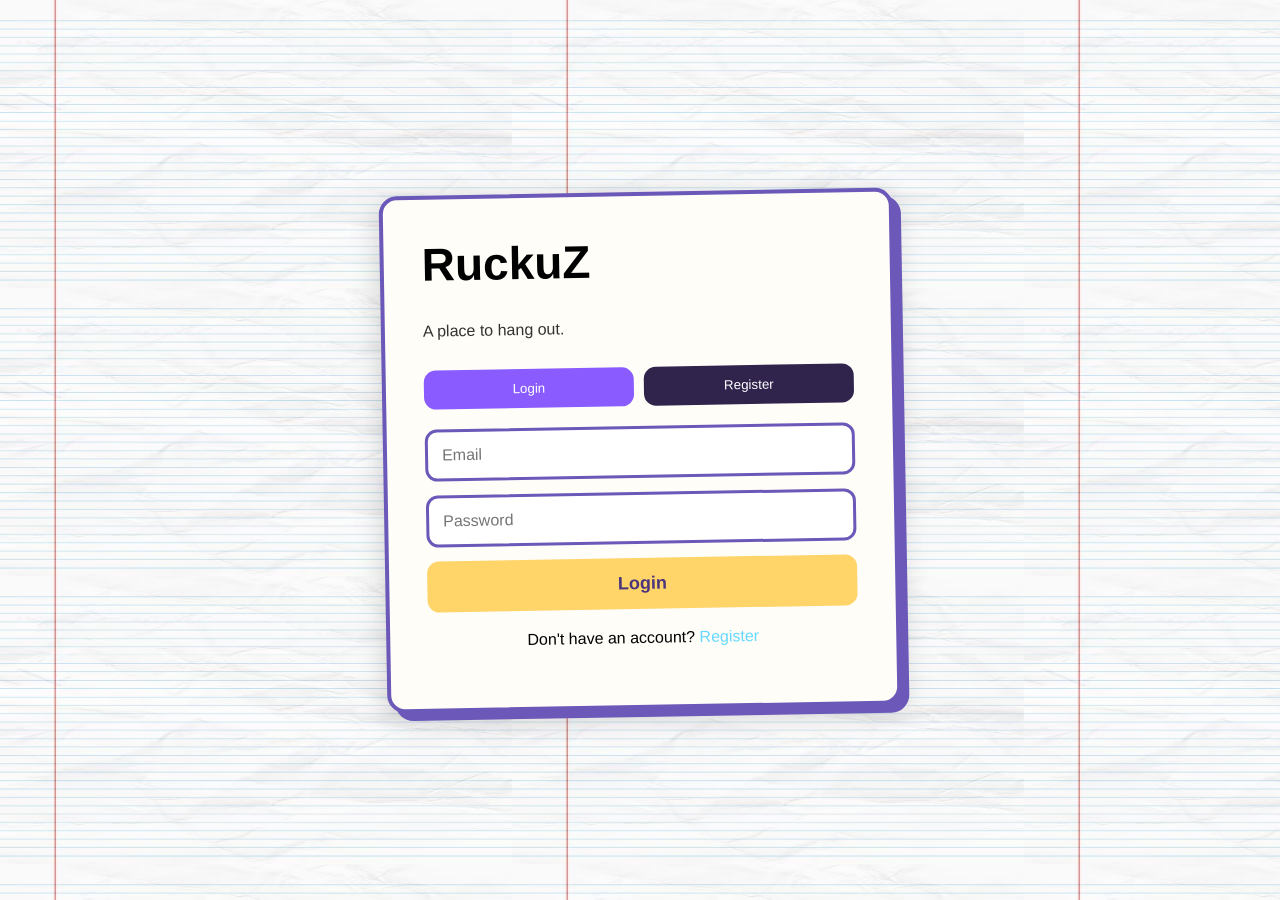
==== index.html @ f91c51bf "Update index.html" ====
<!DOCTYPE html>
<html lang="en">

<head>

<meta charset="UTF-8">
<meta name="viewport" content="width=device-width, initial-scale=1">

<title>RuckuZ</title>

<link rel="stylesheet" href="css/main.css">
<link rel="stylesheet" href="css/auth.css">
<link rel="stylesheet" href="css/animations.css">

</head>

<body>
<div id="app">
<div class="authCard">
<h1>RuckuZ</h1>

<p class="subtitle">
A place to hang out.
</p>

<div class="tabs">

<button class="tab active" id="loginTab">
Login
</button>

<button class="tab" id="registerTab">
Register
</button>

</div>

<input
id="username"
placeholder="Username"
style="display:none;"
>

<input
id="email"
type="email"
placeholder="Email"
>

<input
id="password"
type="password"
placeholder="Password"
>

<button id="authButton">

Login

</button>
<p id="switchText">
Don't have an account?
<span id="switchMode">
Register
</span>
</p>
<p id="status"></p>
</div>
</div>
<script type="module" src="js/app.js"></script>
</body>
</html>
---- css/main.css ----
body{
    margin:0;
    min-height:100vh;
    display:flex;
    justify-content:center;
    align-items:center;
    background:url("../bg/paper.png") repeat;
    background-size:512px;
    font-family:Arial, Helvetica, sans-serif;
}
---- css/auth.css ----
.authCard{
    width:430px;
    padding:38px;
    background:#fffdf8;
    border:4px solid #6b58b8;
    border-radius:18px;
    box-shadow:
        8px 8px 0 #6b58b8,
        0 8px 30px rgba(0,0,0,.18);
    transform:rotate(-1deg);
}

h1{

margin-top:0;
font-size:46px;

}

.subtitle{
opacity:.8;
margin-bottom:30px;

}

.tabs{
display:flex;
gap:10px;
margin-bottom:20px;

}

.tab{
flex:1;
padding:12px;
background:#30244d;
border:none;
color:white;
border-radius:12px;
cursor:pointer;

}

.active{
background:#8a5cff;

}

input{
    width:100%;
    padding:14px;
    margin-bottom:14px;
    background:white;
    border:3px solid #6b58b8;
    border-radius:12px;
    outline:none;
    box-sizing:border-box;
    font-size:16px;
}

#authButton{
    width:100%;
    padding:15px;
    border:none;
    border-radius:12px;
    background:#ffd56a;
    color:#4b347c;
    font-weight:bold;
    font-size:18px;
    cursor:pointer;
    transition:.15s;
}

#authButton:hover{
    transform:rotate(-1deg) scale(1.02);

}

#switchText{
margin-top:20px;
text-align:center;

}

#switchMode{
color:#65d8ff;
cursor:pointer;

}

#status{
margin-top:20px;
text-align:center;
color:#ffd65a;

}
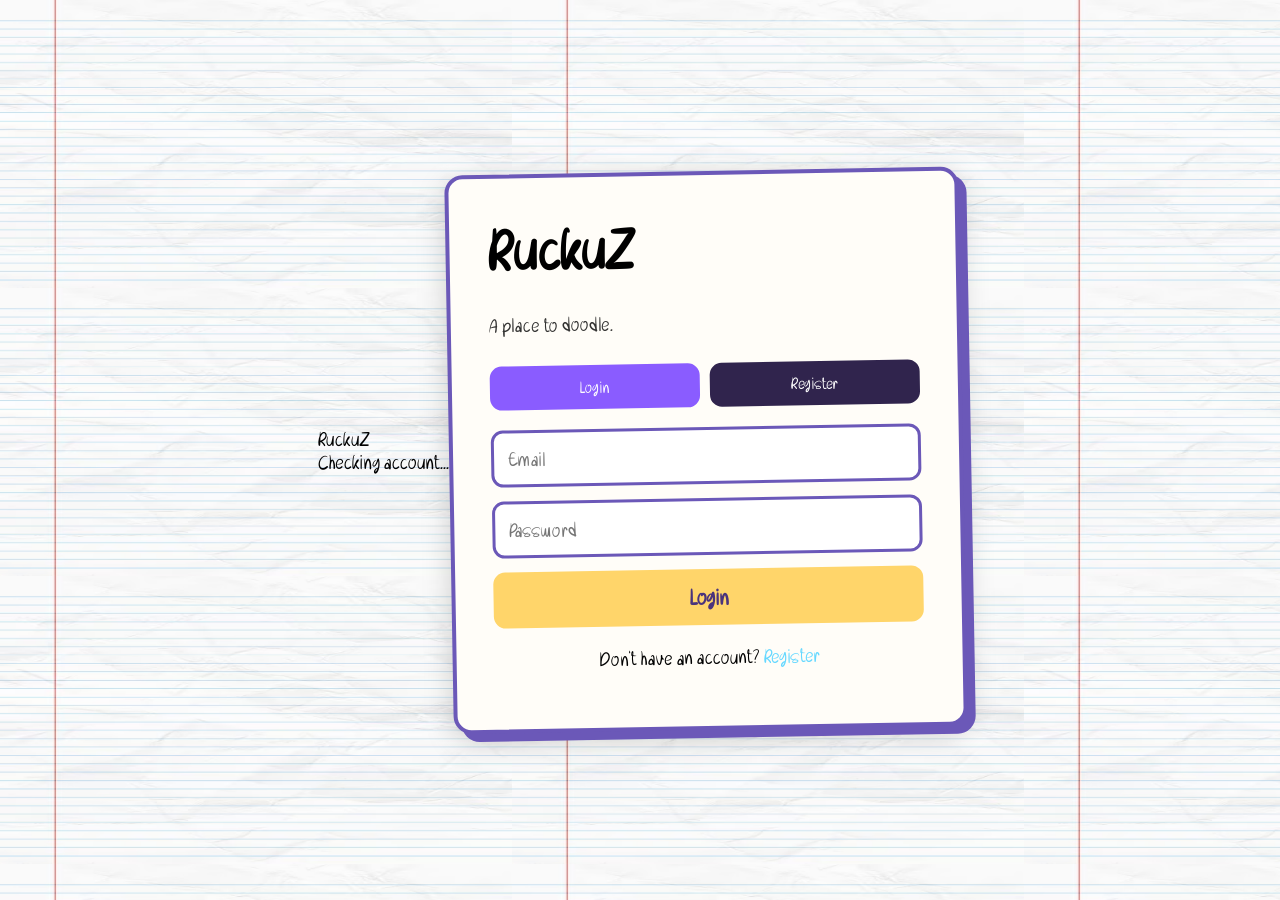
==== commit 8d5c7392: "Update index.html" ====
--- a/index.html
+++ b/index.html
@@ -1,26 +1,76 @@
 <!DOCTYPE html>
 <html lang="en">
-
 <head>
-
 <meta charset="UTF-8">
 <meta name="viewport" content="width=device-width, initial-scale=1">
 
 <title>RuckuZ</title>
 
+<script>
+(function () {
+    function readCookie(name) {
+        const prefix =
+            encodeURIComponent(name) + "=";
+        const cookies =
+            document.cookie.split(";");
+        for (const cookie of cookies) {
+            const value =
+                cookie.trim();
+            if (value.startsWith(prefix)) {
+                return decodeURIComponent(
+                    value.slice(
+                        prefix.length
+                    )
+                );
+            }
+        }
+        return null;
+    }
+    const theme =
+        readCookie("ruckuz-theme") ||
+        localStorage.getItem("ruckuz-theme") ||
+        "light";
+    document.documentElement.classList.add(
+        "authBooting"
+    );
+    document.documentElement.dataset.ruckuzTheme = theme;
+    document.documentElement.style.backgroundColor =
+        theme === "dark"
+            ? "#151222"
+            : "#fffdf6";
+})();
+</script>
+
 <link rel="stylesheet" href="css/main.css">
 <link rel="stylesheet" href="css/auth.css">
-<link rel="stylesheet" href="css/animations.css">
+<link rel="icon" type="image/png" href="assets/favicon.ico">
 
 </head>
 
 <body>
+
+<div
+    id="authLoadingScreen"
+    role="status"
+    aria-live="polite">
+    <div id="authLoadingCard">
+        <div id="authLoadingTitle">
+            RuckuZ
+        </div>
+        <div id="authLoadingRow">
+            <span id="authLoadingSpinner"></span>
+            <span id="authLoadingText">
+                Checking account...
+            </span>
+        </div>
+    </div>
+</div>
 <div id="app">
 <div class="authCard">
 <h1>RuckuZ</h1>
 
 <p class="subtitle">
-A place to hang out.
+A place to doodle.
 </p>
 
 <div class="tabs">
--- a/css/main.css
+++ b/css/main.css
@@ -1,10 +1,38 @@
-body{
-    margin:0;
-    min-height:100vh;
-    display:flex;
-    justify-content:center;
-    align-items:center;
-    background:url("../bg/paper.png") repeat;
-    background-size:512px;
-    font-family:Arial, Helvetica, sans-serif;
+@font-face {
+    font-family: "RuckuZDoodle";
+    src:
+        url("../assets/Halykitty-q2a75.ttf")
+        format("truetype");
+    font-weight: normal;
+    font-style: normal;
+    font-display: swap;
+    size-adjust: 123%;
 }
+
+html,
+body,
+button,
+input,
+textarea,
+select,
+option,
+code,
+pre,
+[contenteditable="true"] {
+    font-family:
+        "RuckuZDoodle",
+        Arial,
+        sans-serif;
+}
+
+body {
+    margin: 0;
+    min-height: 100vh;
+    display: flex;
+    justify-content: center;
+    align-items: center;
+    background:
+        url("../bg/paper.png")
+        repeat;
+    background-size: 512px;
+}
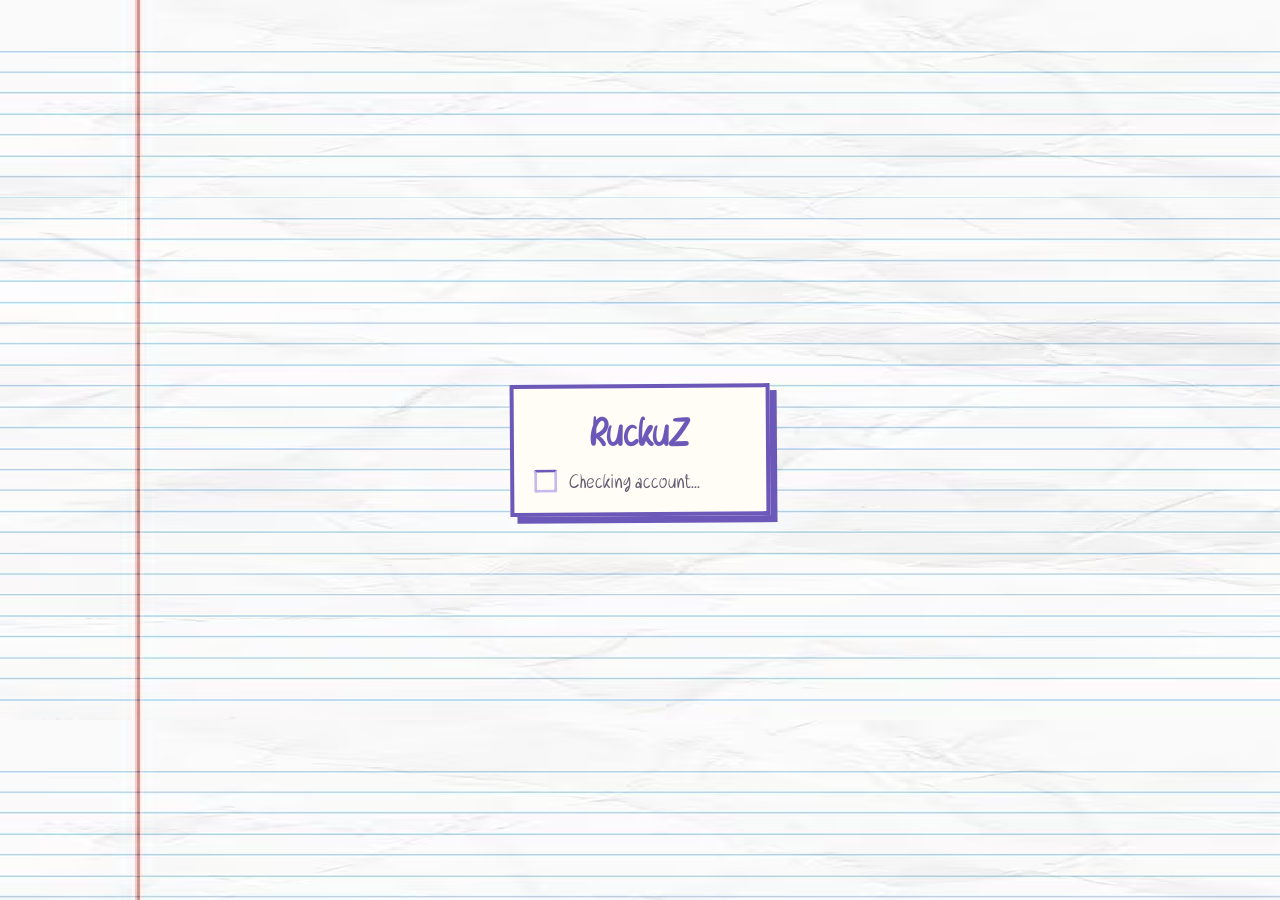
==== commit eda6bcde: "Update index.html" ====
--- a/index.html
+++ b/index.html
@@ -86,28 +86,30 @@
 </div>
 
 <input
-id="username"
-placeholder="Username"
-style="display:none;"
->
+    id="username"
+    placeholder="Username"
+    style="display:none;">
 
 <input
-id="email"
-type="email"
-placeholder="Email"
->
+    id="email"
+    type="email"
+    placeholder="Email">
 
 <input
-id="password"
-type="password"
-placeholder="Password"
->
+    id="password"
+    type="password"
+    placeholder="Password">
 
+<button
+    id="forgotPassword"
+    type="button">
+    Forgot password?
+</button>
+    
 <button id="authButton">
-
-Login
-
+    Login
 </button>
+    
 <p id="switchText">
 Don't have an account?
 <span id="switchMode">
--- a/css/main.css
+++ b/css/main.css
@@ -6,7 +6,7 @@
     font-weight: normal;
     font-style: normal;
     font-display: swap;
-    size-adjust: 123%;
+    size-adjust: 131%;
 }
 
 html,
--- a/css/auth.css
+++ b/css/auth.css
@@ -94,3 +94,130 @@
 color:#ffd65a;
 
 }
+
+#authLoadingScreen {
+    position: fixed;
+    inset: 0;
+    z-index: 999999;
+    display: flex;
+    align-items: center;
+    justify-content: center;
+    box-sizing: border-box;
+    background-color: #fffdf6;
+    background-image: url("../bg/paper.png");
+    background-repeat: repeat;
+    color: #30254f;
+    opacity: 1;
+    transition:
+        opacity 0.2s ease;
+}
+
+html[data-ruckuz-theme="dark"]
+#authLoadingScreen {
+    background-color: #151222;
+    background-image: url("../bg/darknote.png");
+    color: #f5f0ff;
+}
+
+#authLoadingScreen.leaving {
+    opacity: 0;
+    pointer-events: none;
+}
+
+#authLoadingCard {
+    width: 260px;
+    padding: 20px;
+    box-sizing: border-box;
+    border: 4px solid #6b58b8;
+    background: #fffdf6;
+    box-shadow:
+        7px 7px 0 #6b58b8;
+    transform:
+        rotate(-0.4deg);
+}
+
+html[data-ruckuz-theme="dark"]
+#authLoadingCard {
+    background: #242038;
+    border-color: #8b6cff;
+    box-shadow:
+        7px 7px 0 #8b6cff;
+}
+
+#authLoadingTitle {
+    margin-bottom: 15px;
+    color: #6b58b8;
+    font-size: 30px;
+    font-weight: bold;
+    text-align: center;
+}
+
+html[data-ruckuz-theme="dark"]
+#authLoadingTitle {
+    color: #b79cff;
+}
+
+#authLoadingRow {
+    display: flex;
+    align-items: center;
+    gap: 12px;
+}
+
+#authLoadingSpinner {
+    width: 23px;
+    height: 23px;
+    flex-shrink: 0;
+    box-sizing: border-box;
+    border:
+        3px solid #c7b8ed;
+    border-top-color:
+        #6b58b8;
+    border-radius: 2px;
+    animation:
+        authLoadingSpin
+        0.75s
+        linear
+        infinite;
+}
+
+html[data-ruckuz-theme="dark"]
+#authLoadingSpinner {
+    border-color: #514875;
+    border-top-color:
+        #b79cff;
+}
+
+#authLoadingText {
+    font-size: 15px;
+    color: #625b70;
+}
+
+html[data-ruckuz-theme="dark"]
+#authLoadingText {
+    color: #d1c8e8;
+}
+
+@keyframes authLoadingSpin {
+
+    to {
+        transform:
+            rotate(360deg);
+    }
+
+}
+
+html.authBooting #app {
+    visibility: hidden;
+}
+
+@media (max-width: 768px) {
+    #authLoadingCard {
+        width:
+            min(
+                270px,
+                calc(100vw - 40px)
+            );
+        padding: 18px;
+        transform: none;
+    }
+}
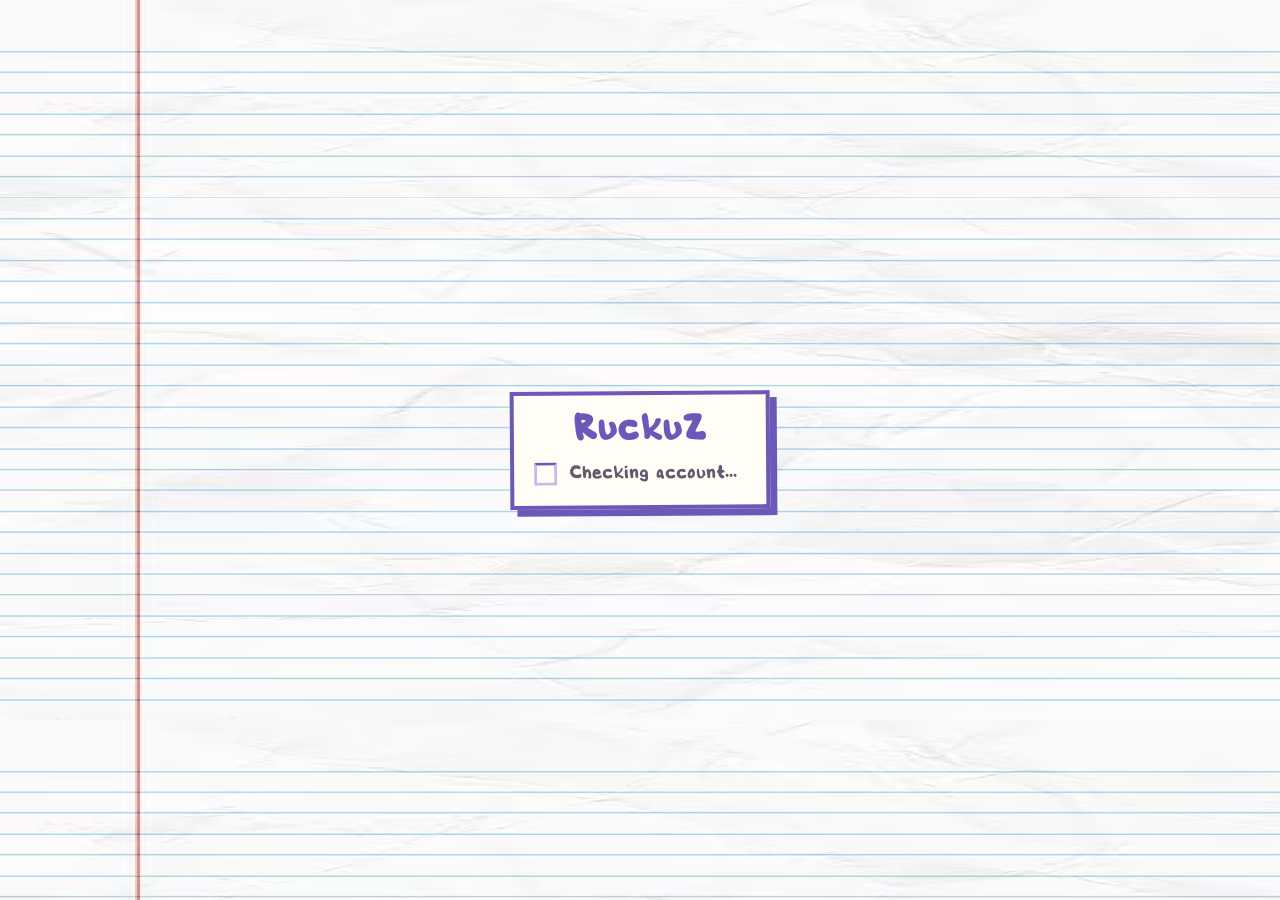
==== commit bcff2cb8: "shiiiiiizzzzz" ====
--- a/index.html
+++ b/index.html
@@ -65,59 +65,192 @@
         </div>
     </div>
 </div>
+
 <div id="app">
-<div class="authCard">
-<h1>RuckuZ</h1>
-
-<p class="subtitle">
-A place to doodle.
-</p>
-
-<div class="tabs">
-
-<button class="tab active" id="loginTab">
-Login
-</button>
-
-<button class="tab" id="registerTab">
-Register
-</button>
-
-</div>
-
-<input
-    id="username"
-    placeholder="Username"
-    style="display:none;">
-
-<input
-    id="email"
-    type="email"
-    placeholder="Email">
-
-<input
-    id="password"
-    type="password"
-    placeholder="Password">
-
-<button
-    id="forgotPassword"
-    type="button">
-    Forgot password?
-</button>
-    
-<button id="authButton">
-    Login
-</button>
-    
-<p id="switchText">
-Don't have an account?
-<span id="switchMode">
-Register
-</span>
-</p>
-<p id="status"></p>
-</div>
+<main id="authShell">
+    <section id="authBrandPanel">
+        <div id="authBrandTop">
+
+            <img
+                id="authLogo"
+                src="logo/logo.png"
+                alt="RuckuZ">
+
+            <p id="authBrandTagline">
+                Talk. Share. Cause a little RuckuZ.
+            </p>
+
+        </div>
+
+        <div id="authMascotArea">
+
+            <img
+                id="authMascot"
+                src="assets/avatars/ruckuz.png"
+                alt="">
+
+            <p>
+                A place to doodle, chat,
+                share media and hang out.
+            </p>
+
+        </div>
+
+    </section>
+
+    <section id="authFormPanel">
+        <div id="authFormContent">
+            <h1 id="authHeading">
+                Welcome back
+            </h1>
+
+            <p id="authIntro">
+                Login to your RuckuZ account.
+            </p>
+
+            <div class="tabs">
+
+                <button
+                    class="tab active"
+                    id="loginTab"
+                    type="button">
+
+                    <img
+                        class="authButtonArt authLightArt"
+                        src="assets/buttons/light/buttonlight.png"
+                        alt="">
+
+                    <img
+                        class="authButtonArt authDarkArt"
+                        src="assets/buttons/dark/buttondark.png"
+                        alt="">
+
+                    <span class="authButtonText">
+                        Login
+                    </span>
+
+                </button>
+
+                <button
+                    class="tab"
+                    id="registerTab"
+                    type="button">
+
+                    <img
+                        class="authButtonArt authLightArt"
+                        src="assets/buttons/light/buttonlight.png"
+                        alt="">
+
+                    <img
+                        class="authButtonArt authDarkArt"
+                        src="assets/buttons/dark/buttondark.png"
+                        alt="">
+
+                    <span class="authButtonText">
+                        Register
+                    </span>
+                </button>
+            </div>
+
+            <div
+                id="usernameShell"
+                class="authInputShell"
+                style="display:none;">
+
+                <img
+                    class="authInputArt authLightArt"
+                    src="assets/buttons/light/inputlight.png"
+                    alt="">
+
+                <img
+                    class="authInputArt authDarkArt"
+                    src="assets/buttons/dark/inputdark.png"
+                    alt="">
+
+                <input
+                    id="username"
+                    placeholder="Username">
+
+            </div>
+
+            <div class="authInputShell">
+
+                <img
+                    class="authInputArt authLightArt"
+                    src="assets/buttons/light/inputlight.png"
+                    alt="">
+
+                <img
+                    class="authInputArt authDarkArt"
+                    src="assets/buttons/dark/inputdark.png"
+                    alt="">
+
+                <input
+                    id="email"
+                    type="email"
+                    placeholder="Email">
+
+            </div>
+
+            <div class="authInputShell">
+
+                <img
+                    class="authInputArt authLightArt"
+                    src="assets/buttons/light/inputlight.png"
+                    alt="">
+
+                <img
+                    class="authInputArt authDarkArt"
+                    src="assets/buttons/dark/inputdark.png"
+                    alt="">
+
+                <input
+                    id="password"
+                    type="password"
+                    placeholder="Password">
+
+            </div>
+
+            <button
+                id="forgotPassword"
+                type="button">
+                Forgot password?
+            </button>
+
+            <button
+                id="authButton"
+                type="button">
+
+                <img
+                    class="authButtonArt authLightArt"
+                    src="assets/buttons/light/buttonlight.png"
+                    alt="">
+
+                <img
+                    class="authButtonArt authDarkArt"
+                    src="assets/buttons/dark/buttondark.png"
+                    alt="">
+
+                <span
+                    id="authButtonLabel"
+                    class="authButtonText">
+                    Login
+                </span>
+
+            </button>
+            <p id="switchText">
+                Don't have an account?
+                <span id="switchMode">
+                    Register
+                </span>
+            </p>
+
+            <p id="status"></p>
+
+        </div>
+    </section>
+</main>
+
 </div>
 <script type="module" src="js/app.js"></script>
 </body>
--- a/css/main.css
+++ b/css/main.css
@@ -1,12 +1,12 @@
 @font-face {
     font-family: "RuckuZDoodle";
     src:
-        url("../assets/Halykitty-q2a75.ttf")
+        url("../assets/AprilshandwritingRegular-mpGj.otf")
         format("truetype");
     font-weight: normal;
     font-style: normal;
     font-display: swap;
-    size-adjust: 131%;
+    size-adjust: 90%;
 }
 
 html,
@@ -36,3 +36,13 @@
         repeat;
     background-size: 512px;
 }
+
+input[type="password"] {
+    font-family:
+        Arial,
+        Helvetica,
+        sans-serif
+        !important;
+    letter-spacing: 2px;
+    caret-color: currentColor;
+}
--- a/css/auth.css
+++ b/css/auth.css
@@ -1,98 +1,451 @@
-.authCard{
-    width:430px;
-    padding:38px;
-    background:#fffdf8;
-    border:4px solid #6b58b8;
-    border-radius:18px;
+ 
+body {
+    display: block;
+    min-height: 100vh;
+}
+
+#app {
+    min-height: 100vh;
+    display: flex;
+    align-items: center;
+    justify-content: center;
+    box-sizing: border-box;
+    padding: 32px;
+}
+
+#authShell {
+    width: min(
+        1180px,
+        100%
+    );
+    min-height: 700px;
+    display: grid;
+    grid-template-columns:
+        minmax(0, 1.08fr)
+        minmax(420px, 0.92fr);
+    overflow: hidden;
+    box-sizing: border-box;
+    border:
+        4px solid #6b58b8;
+    background:
+        url("../bg/paper.png")
+        repeat;
+    background-size:
+        512px;
     box-shadow:
-        8px 8px 0 #6b58b8,
-        0 8px 30px rgba(0,0,0,.18);
-    transform:rotate(-1deg);
-}
-
-h1{
-
-margin-top:0;
-font-size:46px;
-
-}
-
-.subtitle{
-opacity:.8;
-margin-bottom:30px;
-
-}
-
-.tabs{
-display:flex;
-gap:10px;
-margin-bottom:20px;
-
-}
-
-.tab{
-flex:1;
-padding:12px;
-background:#30244d;
-border:none;
-color:white;
-border-radius:12px;
-cursor:pointer;
-
-}
-
-.active{
-background:#8a5cff;
-
-}
-
-input{
-    width:100%;
-    padding:14px;
-    margin-bottom:14px;
-    background:white;
-    border:3px solid #6b58b8;
-    border-radius:12px;
-    outline:none;
-    box-sizing:border-box;
-    font-size:16px;
-}
-
-#authButton{
-    width:100%;
-    padding:15px;
-    border:none;
-    border-radius:12px;
-    background:#ffd56a;
-    color:#4b347c;
-    font-weight:bold;
-    font-size:18px;
-    cursor:pointer;
-    transition:.15s;
-}
-
-#authButton:hover{
-    transform:rotate(-1deg) scale(1.02);
-
-}
-
-#switchText{
-margin-top:20px;
-text-align:center;
-
-}
-
-#switchMode{
-color:#65d8ff;
-cursor:pointer;
-
-}
-
-#status{
-margin-top:20px;
-text-align:center;
-color:#ffd65a;
-
+        9px 9px 0 #6b58b8;
+}
+
+#authBrandPanel {
+    min-width: 0;
+    display: flex;
+    flex-direction: column;
+    justify-content: space-between;
+    box-sizing: border-box;
+    padding:
+        48px
+        48px
+        42px;
+    border-right:
+        4px solid #6b58b8;
+    background:
+        rgba(
+            48,
+            36,
+            77,
+            0.97
+        );
+    color:
+        #fffdf6;
+}
+
+#authBrandTop {
+    display: flex;
+    flex-direction: column;
+    align-items: center;
+}
+
+#authLogo {
+    width:
+        min(
+            520px,
+            92%
+        );
+
+    height: auto;
+    display: block;
+}
+
+#authBrandTagline {
+    margin:
+        24px
+        0
+        0;
+    max-width: 520px;
+    text-align: center;
+    font-size: 24px;
+    line-height: 1.35;
+    color:
+        #f3eaff;
+}
+
+#authMascotArea {
+    display: flex;
+    align-items: center;
+    gap: 18px;
+    max-width: 500px;
+    margin:
+        30px
+        auto
+        0;
+}
+
+#authMascot {
+    width: 82px;
+    height: 82px;
+    flex:
+        0
+        0
+        auto;
+    image-rendering: auto;
+}
+
+#authMascotArea p {
+    margin: 0;
+    font-size: 20px;
+    line-height: 1.45;
+    color:
+        #ded4f4;
+}
+
+#authFormPanel {
+    min-width: 0;
+    display: flex;
+    align-items: center;
+    justify-content: center;
+    box-sizing: border-box;
+    padding:
+        44px
+        38px;
+    background:
+        rgba(
+            255,
+            253,
+            246,
+            0.92
+        );
+}
+
+#authFormContent {
+    width:
+        min(
+            430px,
+            100%
+        );
+}
+
+#authHeading {
+    margin:
+        0
+        0
+        4px;
+    color:
+        #30254f;
+    font-size: 40px;
+    line-height: 1.05;
+}
+
+#authIntro {
+    margin:
+        0
+        0
+        24px;
+    color:
+        #655e72;
+    font-size: 18px;
+    line-height: 1.35;
+}
+
+.tabs {
+    display: grid;
+    grid-template-columns:
+        1fr
+        1fr;
+
+    gap: 12px;
+    margin-bottom: 18px;
+}
+
+.tab,
+#authButton {
+    position: relative;
+    border: 0;
+    padding: 0;
+    background:
+        transparent;
+    cursor: pointer;
+    overflow: visible;
+    color:
+        #4b347c;
+}
+
+.tab {
+    width: 100%;
+    height: 58px;
+}
+
+#authButton {
+    width: 100%;
+    height: 66px;
+    margin-top: 8px;
+}
+
+.authButtonArt {
+    position: absolute;
+    inset: 0;
+    width: 100%;
+    height: 100%;
+    object-fit: fill;
+    pointer-events: none;
+}
+
+.authButtonText {
+    position: relative;
+    z-index: 2;
+    display: flex;
+    width: 100%;
+    height: 100%;
+    align-items: center;
+    justify-content: center;
+    box-sizing: border-box;
+    font-size: 20px;
+    font-weight: bold;
+    pointer-events: none;
+}
+
+.tab:not(.active)
+.authButtonArt {
+    opacity: 0.54;
+}
+
+.tab:not(.active)
+.authButtonText {
+    opacity: 0.7;
+}
+
+.tab:hover
+.authButtonArt,
+#authButton:hover
+.authButtonArt {
+    transform:
+        scale(1.015);
+}
+
+.authInputShell {
+    position: relative;
+    width: 100%;
+    height: 60px;
+    margin-bottom: 14px;
+}
+
+.authInputArt {
+    position: absolute;
+    inset: 0;
+    width: 100%;
+    height: 100%;
+    object-fit: fill;
+    pointer-events: none;
+}
+
+.authInputShell input {
+    position: relative;
+    z-index: 2;
+    width: 100%;
+    height: 100%;
+    box-sizing: border-box;
+    margin: 0;
+    padding:
+        0
+        19px;
+    border: 0;
+    outline: none;
+    background:
+        transparent;
+    color:
+        #30254f;
+    font-size: 18px;
+}
+
+.authInputShell input::placeholder {
+    color:
+        #746c82;
+    opacity: 1;
+}
+
+#forgotPassword {
+    display: block;
+    margin:
+        -2px
+        2px
+        10px
+        auto;
+    padding: 0;
+    border: 0;
+    background:
+        transparent;
+    color:
+        #6b58b8;
+    font: inherit;
+    font-size: 15px;
+    cursor: pointer;
+}
+
+#forgotPassword:hover {
+    text-decoration: underline;
+}
+
+#forgotPassword:disabled {
+    opacity: 0.55;
+    cursor: wait;
+}
+
+#switchText {
+    margin:
+        19px
+        0
+        0;
+    text-align: center;
+    color:
+        #625b70;
+    font-size: 17px;
+}
+
+#switchMode {
+    color:
+        #6b58b8;
+    cursor: pointer;
+}
+
+#status {
+    min-height: 22px;
+    margin:
+        14px
+        0
+        0;
+    text-align: center;
+    color:
+        #8b3f63;
+    font-size: 16px;
+}
+
+.authDarkArt {
+    display: none;
+}
+
+html[data-ruckuz-theme="dark"]
+.authLightArt {
+    display: none;
+}
+
+html[data-ruckuz-theme="dark"]
+.authDarkArt {
+    display: block;
+}
+
+html[data-ruckuz-theme="dark"]
+body {
+    background:
+        url("../bg/darknote.png")
+        repeat;
+    background-size:
+        512px;
+}
+
+html[data-ruckuz-theme="dark"]
+#authShell {
+    border-color:
+        #8064d6;
+    background:
+        url("../bg/darknote.png")
+        repeat;
+    background-size:
+        512px;
+    box-shadow:
+        9px 9px 0 #8064d6;
+}
+
+html[data-ruckuz-theme="dark"]
+#authBrandPanel {
+    border-right-color:
+        #8064d6;
+    background:
+        rgba(
+            25,
+            20,
+            42,
+            0.97
+        );
+}
+
+html[data-ruckuz-theme="dark"]
+#authFormPanel {
+    background:
+        rgba(
+            29,
+            25,
+            43,
+            0.94
+        );
+}
+
+html[data-ruckuz-theme="dark"]
+#authHeading {
+    color:
+        #f5f0ff;
+}
+
+html[data-ruckuz-theme="dark"]
+#authIntro,
+html[data-ruckuz-theme="dark"]
+#switchText {
+    color:
+        #cbc2dc;
+}
+
+html[data-ruckuz-theme="dark"]
+.authInputShell input {
+    color:
+        #ffffff;
+    -webkit-text-fill-color:
+        #ffffff;
+}
+
+html[data-ruckuz-theme="dark"]
+.authInputShell input::placeholder {
+    color:
+        #ddd5eb;
+    -webkit-text-fill-color:
+        #ddd5eb;
+}
+
+html[data-ruckuz-theme="dark"]
+.authButtonText {
+    color:
+        #ffffff;
+}
+
+html[data-ruckuz-theme="dark"]
+#forgotPassword,
+html[data-ruckuz-theme="dark"]
+#switchMode {
+    color:
+        #bba7ff;
+}
+
+html[data-ruckuz-theme="dark"]
+#status {
+    color:
+        #ffd3e0;
 }
 
 #authLoadingScreen {
@@ -103,20 +456,29 @@
     align-items: center;
     justify-content: center;
     box-sizing: border-box;
-    background-color: #fffdf6;
-    background-image: url("../bg/paper.png");
-    background-repeat: repeat;
-    color: #30254f;
+    background-color:
+        #fffdf6;
+    background-image:
+        url("../bg/paper.png");
+    background-repeat:
+        repeat;
+    color:
+        #30254f;
     opacity: 1;
     transition:
-        opacity 0.2s ease;
+        opacity
+        0.2s
+        ease;
 }
 
 html[data-ruckuz-theme="dark"]
 #authLoadingScreen {
-    background-color: #151222;
-    background-image: url("../bg/darknote.png");
-    color: #f5f0ff;
+    background-color:
+        #151222;
+    background-image:
+        url("../bg/darknote.png");
+    color:
+        #f5f0ff;
 }
 
 #authLoadingScreen.leaving {
@@ -128,8 +490,10 @@
     width: 260px;
     padding: 20px;
     box-sizing: border-box;
-    border: 4px solid #6b58b8;
-    background: #fffdf6;
+    border:
+        4px solid #6b58b8;
+    background:
+        #fffdf6;
     box-shadow:
         7px 7px 0 #6b58b8;
     transform:
@@ -138,15 +502,18 @@
 
 html[data-ruckuz-theme="dark"]
 #authLoadingCard {
-    background: #242038;
-    border-color: #8b6cff;
+    background:
+        #242038;
+    border-color:
+        #8b6cff;
     box-shadow:
         7px 7px 0 #8b6cff;
 }
 
 #authLoadingTitle {
     margin-bottom: 15px;
-    color: #6b58b8;
+    color:
+        #6b58b8;
     font-size: 30px;
     font-weight: bold;
     text-align: center;
@@ -154,7 +521,8 @@
 
 html[data-ruckuz-theme="dark"]
 #authLoadingTitle {
-    color: #b79cff;
+    color:
+        #b79cff;
 }
 
 #authLoadingRow {
@@ -182,42 +550,198 @@
 
 html[data-ruckuz-theme="dark"]
 #authLoadingSpinner {
-    border-color: #514875;
+    border-color:
+        #514875;
     border-top-color:
         #b79cff;
 }
 
 #authLoadingText {
     font-size: 15px;
-    color: #625b70;
+    color:
+        #625b70;
 }
 
 html[data-ruckuz-theme="dark"]
 #authLoadingText {
-    color: #d1c8e8;
+    color:
+        #d1c8e8;
 }
 
 @keyframes authLoadingSpin {
-
     to {
         transform:
             rotate(360deg);
     }
-
-}
-
-html.authBooting #app {
+}
+
+html.authBooting
+#app {
     visibility: hidden;
 }
 
-@media (max-width: 768px) {
-    #authLoadingCard {
+.authCard {
+    width:
+        min(
+            430px,
+            calc(100vw - 50px)
+        );
+
+    padding: 38px;
+    box-sizing: border-box;
+    background:
+        #fffdf8;
+    border:
+        4px solid #6b58b8;
+    box-shadow:
+        8px 8px 0 #6b58b8;
+}
+
+.authCard h1 {
+    margin-top: 0;
+
+    font-size: 42px;
+}
+
+.authCard .subtitle {
+    margin-bottom: 28px;
+    color:
+        #625b70;
+}
+
+.authCard input {
+    width: 100%;
+    padding: 14px;
+    margin-bottom: 14px;
+    box-sizing: border-box;
+    border:
+        3px solid #6b58b8;
+    background:
+        white;
+    outline: none;
+    font-size: 16px;
+}
+
+.authCard #authButton {
+    height: 58px;
+    background:
+        #ffd56a;
+    border:
+        3px solid #6b58b8;
+}
+
+@media (
+    max-width: 800px
+) {
+
+    #app {
+        padding: 14px;
+    }
+
+    #authShell {
+        min-height: 0;
+
+        grid-template-columns:
+            1fr;
+
+        box-shadow:
+            6px 6px 0 #6b58b8;
+    }
+
+    #authBrandPanel {
+        padding:
+            24px
+            20px;
+
+        border-right: 0;
+
+        border-bottom:
+            4px solid #6b58b8;
+    }
+
+    #authLogo {
         width:
             min(
-                270px,
-                calc(100vw - 40px)
+                360px,
+                88%
             );
-        padding: 18px;
-        transform: none;
-    }
-}
+    }
+
+    #authBrandTagline {
+        margin-top: 12px;
+
+        font-size: 18px;
+    }
+
+    #authMascotArea {
+        display: none;
+    }
+
+    #authFormPanel {
+        padding:
+            30px
+            20px
+            34px;
+    }
+
+    #authHeading {
+        font-size: 34px;
+    }
+
+    #authIntro {
+        font-size: 16px;
+    }
+
+    .tab {
+        height: 54px;
+    }
+
+    .authInputShell {
+        height: 56px;
+    }
+
+    #authButton {
+        height: 62px;
+    }
+
+    .authButtonText {
+        font-size: 18px;
+    }
+
+    html[data-ruckuz-theme="dark"]
+    #authBrandPanel {
+        border-bottom-color:
+            #8064d6;
+    }
+
+}
+
+@media (
+    max-width: 430px
+) {
+
+    #app {
+        padding: 0;
+    }
+
+    #authShell {
+        width: 100%;
+        border-left: 0;
+        border-right: 0;
+        box-shadow: none;
+    }
+
+    #authBrandPanel {
+        padding:
+            18px
+            14px;
+    }
+
+    #authFormPanel {
+        padding:
+            26px
+            16px
+            32px;
+    }
+
+}
